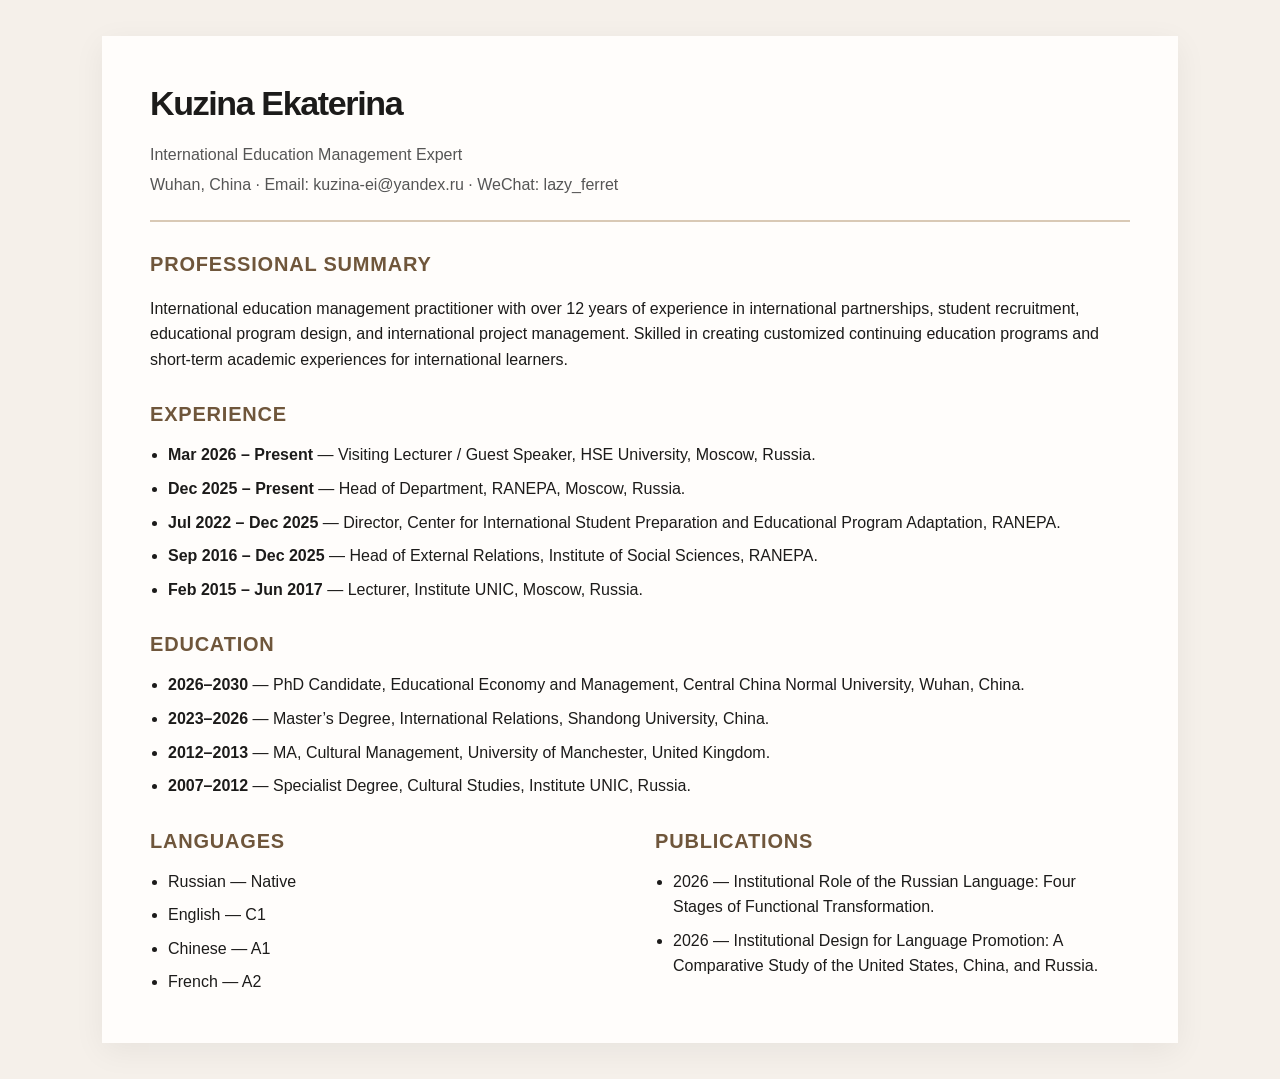
==== Kuzina_Ekaterina_CV.html @ a5772f61 "Create the personal CV website and resume download page for Kuzina Ekaterina." ====
<!DOCTYPE html>
<html lang="en">
  <head>
    <meta charset="UTF-8" />
    <meta name="viewport" content="width=device-width, initial-scale=1.0" />
    <title>Kuzina Ekaterina | CV</title>
    <style>
      body {
        margin: 0;
        font-family: Arial, sans-serif;
        background: #f5f0ea;
        color: #1c1b1a;
        line-height: 1.6;
      }
      .page {
        max-width: 980px;
        margin: 36px auto;
        background: #fffdfb;
        padding: 40px 48px;
        box-shadow: 0 8px 30px rgba(0,0,0,0.06);
      }
      h1 {
        margin: 0 0 12px;
        font-size: 34px;
        letter-spacing: -0.04em;
      }
      .header {
        border-bottom: 2px solid #d9c9b5;
        padding-bottom: 18px;
        margin-bottom: 24px;
      }
      .meta {
        color: #555;
        margin: 4px 0;
      }
      .section {
        margin-top: 26px;
      }
      h2 {
        margin: 0 0 12px;
        font-size: 20px;
        letter-spacing: 0.04em;
        text-transform: uppercase;
        color: #6f563b;
      }
      ul {
        margin: 0;
        padding-left: 18px;
      }
      li {
        margin-bottom: 8px;
      }
      .two-col {
        display: grid;
        grid-template-columns: 1fr 1fr;
        gap: 30px;
      }
      .small {
        font-size: 14px;
      }
      @media (max-width: 700px) {
        .page {
          padding: 28px 20px;
        }
        .two-col {
          grid-template-columns: 1fr;
        }
      }
    </style>
  </head>
  <body>
    <div class="page">
      <div class="header">
        <h1>Kuzina Ekaterina</h1>
        <p class="meta">International Education Management Expert</p>
        <p class="meta">Wuhan, China · Email: kuzina-ei@yandex.ru · WeChat: lazy_ferret</p>
      </div>

      <div class="section">
        <h2>Professional Summary</h2>
        <p>International education management practitioner with over 12 years of experience in international partnerships, student recruitment, educational program design, and international project management. Skilled in creating customized continuing education programs and short-term academic experiences for international learners.</p>
      </div>

      <div class="section">
        <h2>Experience</h2>
        <ul>
          <li><strong>Mar 2026 – Present</strong> — Visiting Lecturer / Guest Speaker, HSE University, Moscow, Russia.</li>
          <li><strong>Dec 2025 – Present</strong> — Head of Department, RANEPA, Moscow, Russia.</li>
          <li><strong>Jul 2022 – Dec 2025</strong> — Director, Center for International Student Preparation and Educational Program Adaptation, RANEPA.</li>
          <li><strong>Sep 2016 – Dec 2025</strong> — Head of External Relations, Institute of Social Sciences, RANEPA.</li>
          <li><strong>Feb 2015 – Jun 2017</strong> — Lecturer, Institute UNIC, Moscow, Russia.</li>
        </ul>
      </div>

      <div class="section">
        <h2>Education</h2>
        <ul>
          <li><strong>2026–2030</strong> — PhD Candidate, Educational Economy and Management, Central China Normal University, Wuhan, China.</li>
          <li><strong>2023–2026</strong> — Master’s Degree, International Relations, Shandong University, China.</li>
          <li><strong>2012–2013</strong> — MA, Cultural Management, University of Manchester, United Kingdom.</li>
          <li><strong>2007–2012</strong> — Specialist Degree, Cultural Studies, Institute UNIC, Russia.</li>
        </ul>
      </div>

      <div class="section two-col">
        <div>
          <h2>Languages</h2>
          <ul>
            <li>Russian — Native</li>
            <li>English — C1</li>
            <li>Chinese — A1</li>
            <li>French — A2</li>
          </ul>
        </div>
        <div>
          <h2>Publications</h2>
          <ul>
            <li>2026 — Institutional Role of the Russian Language: Four Stages of Functional Transformation.</li>
            <li>2026 — Institutional Design for Language Promotion: A Comparative Study of the United States, China, and Russia.</li>
          </ul>
        </div>
      </div>
    </div>
  </body>
</html>
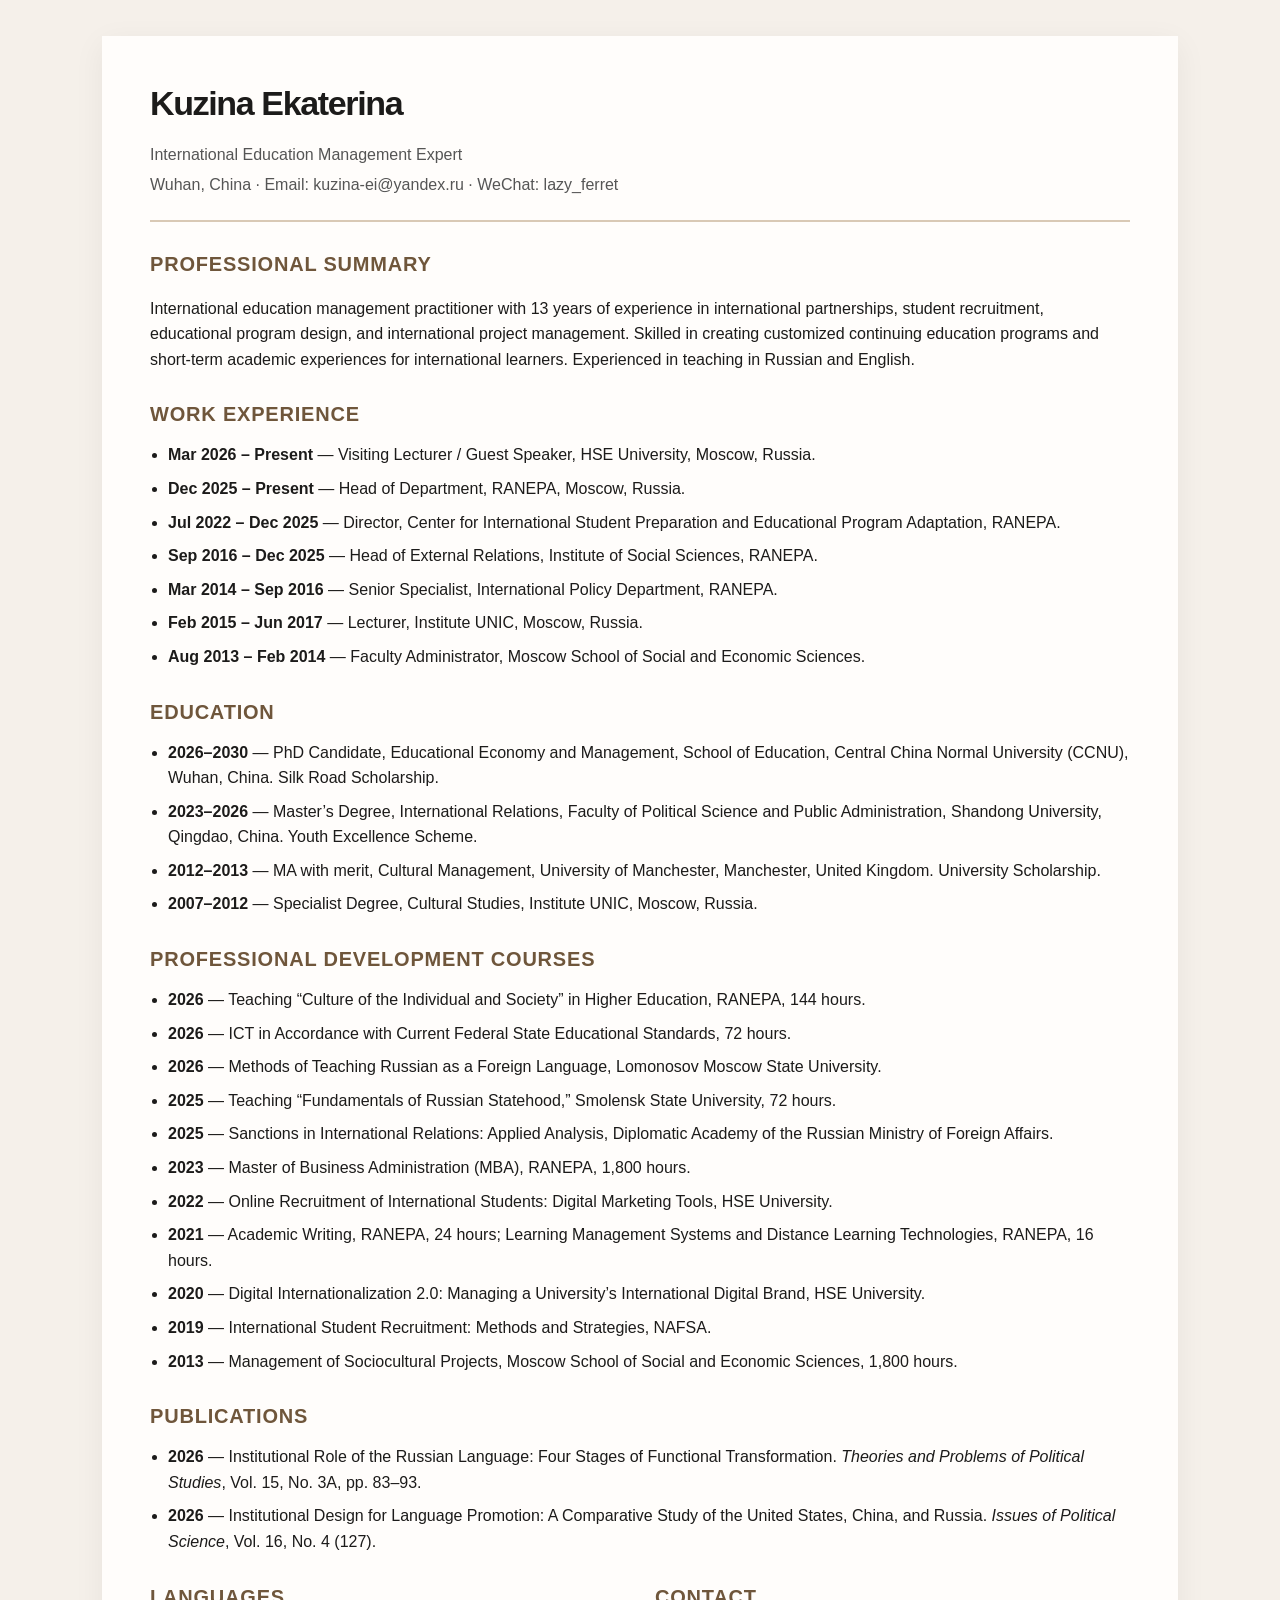
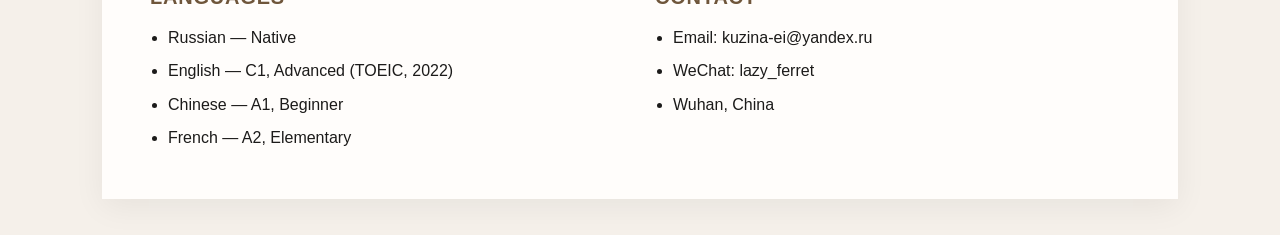
==== commit 9b009061: "Update education details in downloadable CV" ====
--- a/Kuzina_Ekaterina_CV.html
+++ b/Kuzina_Ekaterina_CV.html
@@ -5,67 +5,17 @@
     <meta name="viewport" content="width=device-width, initial-scale=1.0" />
     <title>Kuzina Ekaterina | CV</title>
     <style>
-      body {
-        margin: 0;
-        font-family: Arial, sans-serif;
-        background: #f5f0ea;
-        color: #1c1b1a;
-        line-height: 1.6;
-      }
-      .page {
-        max-width: 980px;
-        margin: 36px auto;
-        background: #fffdfb;
-        padding: 40px 48px;
-        box-shadow: 0 8px 30px rgba(0,0,0,0.06);
-      }
-      h1 {
-        margin: 0 0 12px;
-        font-size: 34px;
-        letter-spacing: -0.04em;
-      }
-      .header {
-        border-bottom: 2px solid #d9c9b5;
-        padding-bottom: 18px;
-        margin-bottom: 24px;
-      }
-      .meta {
-        color: #555;
-        margin: 4px 0;
-      }
-      .section {
-        margin-top: 26px;
-      }
-      h2 {
-        margin: 0 0 12px;
-        font-size: 20px;
-        letter-spacing: 0.04em;
-        text-transform: uppercase;
-        color: #6f563b;
-      }
-      ul {
-        margin: 0;
-        padding-left: 18px;
-      }
-      li {
-        margin-bottom: 8px;
-      }
-      .two-col {
-        display: grid;
-        grid-template-columns: 1fr 1fr;
-        gap: 30px;
-      }
-      .small {
-        font-size: 14px;
-      }
-      @media (max-width: 700px) {
-        .page {
-          padding: 28px 20px;
-        }
-        .two-col {
-          grid-template-columns: 1fr;
-        }
-      }
+      body { margin: 0; font-family: Arial, sans-serif; background: #f5f0ea; color: #1c1b1a; line-height: 1.6; }
+      .page { max-width: 980px; margin: 36px auto; background: #fffdfb; padding: 40px 48px; box-shadow: 0 8px 30px rgba(0,0,0,.06); }
+      h1 { margin: 0 0 12px; font-size: 34px; letter-spacing: -.04em; }
+      .header { border-bottom: 2px solid #d9c9b5; padding-bottom: 18px; margin-bottom: 24px; }
+      .meta { color: #555; margin: 4px 0; }
+      .section { margin-top: 26px; }
+      h2 { margin: 0 0 12px; font-size: 20px; letter-spacing: .04em; text-transform: uppercase; color: #6f563b; }
+      ul { margin: 0; padding-left: 18px; }
+      li { margin-bottom: 8px; }
+      .two-col { display: grid; grid-template-columns: 1fr 1fr; gap: 30px; }
+      @media (max-width: 700px) { .page { padding: 28px 20px; } .two-col { grid-template-columns: 1fr; } }
     </style>
   </head>
   <body>
@@ -75,50 +25,57 @@
         <p class="meta">International Education Management Expert</p>
         <p class="meta">Wuhan, China · Email: kuzina-ei@yandex.ru · WeChat: lazy_ferret</p>
       </div>
-
       <div class="section">
         <h2>Professional Summary</h2>
-        <p>International education management practitioner with over 12 years of experience in international partnerships, student recruitment, educational program design, and international project management. Skilled in creating customized continuing education programs and short-term academic experiences for international learners.</p>
+        <p>International education management practitioner with 13 years of experience in international partnerships, student recruitment, educational program design, and international project management. Skilled in creating customized continuing education programs and short-term academic experiences for international learners. Experienced in teaching in Russian and English.</p>
       </div>
-
       <div class="section">
-        <h2>Experience</h2>
+        <h2>Work Experience</h2>
         <ul>
           <li><strong>Mar 2026 – Present</strong> — Visiting Lecturer / Guest Speaker, HSE University, Moscow, Russia.</li>
           <li><strong>Dec 2025 – Present</strong> — Head of Department, RANEPA, Moscow, Russia.</li>
           <li><strong>Jul 2022 – Dec 2025</strong> — Director, Center for International Student Preparation and Educational Program Adaptation, RANEPA.</li>
           <li><strong>Sep 2016 – Dec 2025</strong> — Head of External Relations, Institute of Social Sciences, RANEPA.</li>
+          <li><strong>Mar 2014 – Sep 2016</strong> — Senior Specialist, International Policy Department, RANEPA.</li>
           <li><strong>Feb 2015 – Jun 2017</strong> — Lecturer, Institute UNIC, Moscow, Russia.</li>
+          <li><strong>Aug 2013 – Feb 2014</strong> — Faculty Administrator, Moscow School of Social and Economic Sciences.</li>
         </ul>
       </div>
-
       <div class="section">
         <h2>Education</h2>
         <ul>
-          <li><strong>2026–2030</strong> — PhD Candidate, Educational Economy and Management, Central China Normal University, Wuhan, China.</li>
-          <li><strong>2023–2026</strong> — Master’s Degree, International Relations, Shandong University, China.</li>
-          <li><strong>2012–2013</strong> — MA, Cultural Management, University of Manchester, United Kingdom.</li>
-          <li><strong>2007–2012</strong> — Specialist Degree, Cultural Studies, Institute UNIC, Russia.</li>
+          <li><strong>2026–2030</strong> — PhD Candidate, Educational Economy and Management, School of Education, Central China Normal University (CCNU), Wuhan, China. Silk Road Scholarship.</li>
+          <li><strong>2023–2026</strong> — Master’s Degree, International Relations, Faculty of Political Science and Public Administration, Shandong University, Qingdao, China. Youth Excellence Scheme.</li>
+          <li><strong>2012–2013</strong> — MA with merit, Cultural Management, University of Manchester, Manchester, United Kingdom. University Scholarship.</li>
+          <li><strong>2007–2012</strong> — Specialist Degree, Cultural Studies, Institute UNIC, Moscow, Russia.</li>
         </ul>
       </div>
-
+      <div class="section">
+        <h2>Professional Development Courses</h2>
+        <ul>
+          <li><strong>2026</strong> — Teaching “Culture of the Individual and Society” in Higher Education, RANEPA, 144 hours.</li>
+          <li><strong>2026</strong> — ICT in Accordance with Current Federal State Educational Standards, 72 hours.</li>
+          <li><strong>2026</strong> — Methods of Teaching Russian as a Foreign Language, Lomonosov Moscow State University.</li>
+          <li><strong>2025</strong> — Teaching “Fundamentals of Russian Statehood,” Smolensk State University, 72 hours.</li>
+          <li><strong>2025</strong> — Sanctions in International Relations: Applied Analysis, Diplomatic Academy of the Russian Ministry of Foreign Affairs.</li>
+          <li><strong>2023</strong> — Master of Business Administration (MBA), RANEPA, 1,800 hours.</li>
+          <li><strong>2022</strong> — Online Recruitment of International Students: Digital Marketing Tools, HSE University.</li>
+          <li><strong>2021</strong> — Academic Writing, RANEPA, 24 hours; Learning Management Systems and Distance Learning Technologies, RANEPA, 16 hours.</li>
+          <li><strong>2020</strong> — Digital Internationalization 2.0: Managing a University’s International Digital Brand, HSE University.</li>
+          <li><strong>2019</strong> — International Student Recruitment: Methods and Strategies, NAFSA.</li>
+          <li><strong>2013</strong> — Management of Sociocultural Projects, Moscow School of Social and Economic Sciences, 1,800 hours.</li>
+        </ul>
+      </div>
+      <div class="section">
+        <h2>Publications</h2>
+        <ul>
+          <li><strong>2026</strong> — Institutional Role of the Russian Language: Four Stages of Functional Transformation. <em>Theories and Problems of Political Studies</em>, Vol. 15, No. 3A, pp. 83–93.</li>
+          <li><strong>2026</strong> — Institutional Design for Language Promotion: A Comparative Study of the United States, China, and Russia. <em>Issues of Political Science</em>, Vol. 16, No. 4 (127).</li>
+        </ul>
+      </div>
       <div class="section two-col">
-        <div>
-          <h2>Languages</h2>
-          <ul>
-            <li>Russian — Native</li>
-            <li>English — C1</li>
-            <li>Chinese — A1</li>
-            <li>French — A2</li>
-          </ul>
-        </div>
-        <div>
-          <h2>Publications</h2>
-          <ul>
-            <li>2026 — Institutional Role of the Russian Language: Four Stages of Functional Transformation.</li>
-            <li>2026 — Institutional Design for Language Promotion: A Comparative Study of the United States, China, and Russia.</li>
-          </ul>
-        </div>
+        <div><h2>Languages</h2><ul><li>Russian — Native</li><li>English — C1, Advanced (TOEIC, 2022)</li><li>Chinese — A1, Beginner</li><li>French — A2, Elementary</li></ul></div>
+        <div><h2>Contact</h2><ul><li>Email: kuzina-ei@yandex.ru</li><li>WeChat: lazy_ferret</li><li>Wuhan, China</li></ul></div>
       </div>
     </div>
   </body>
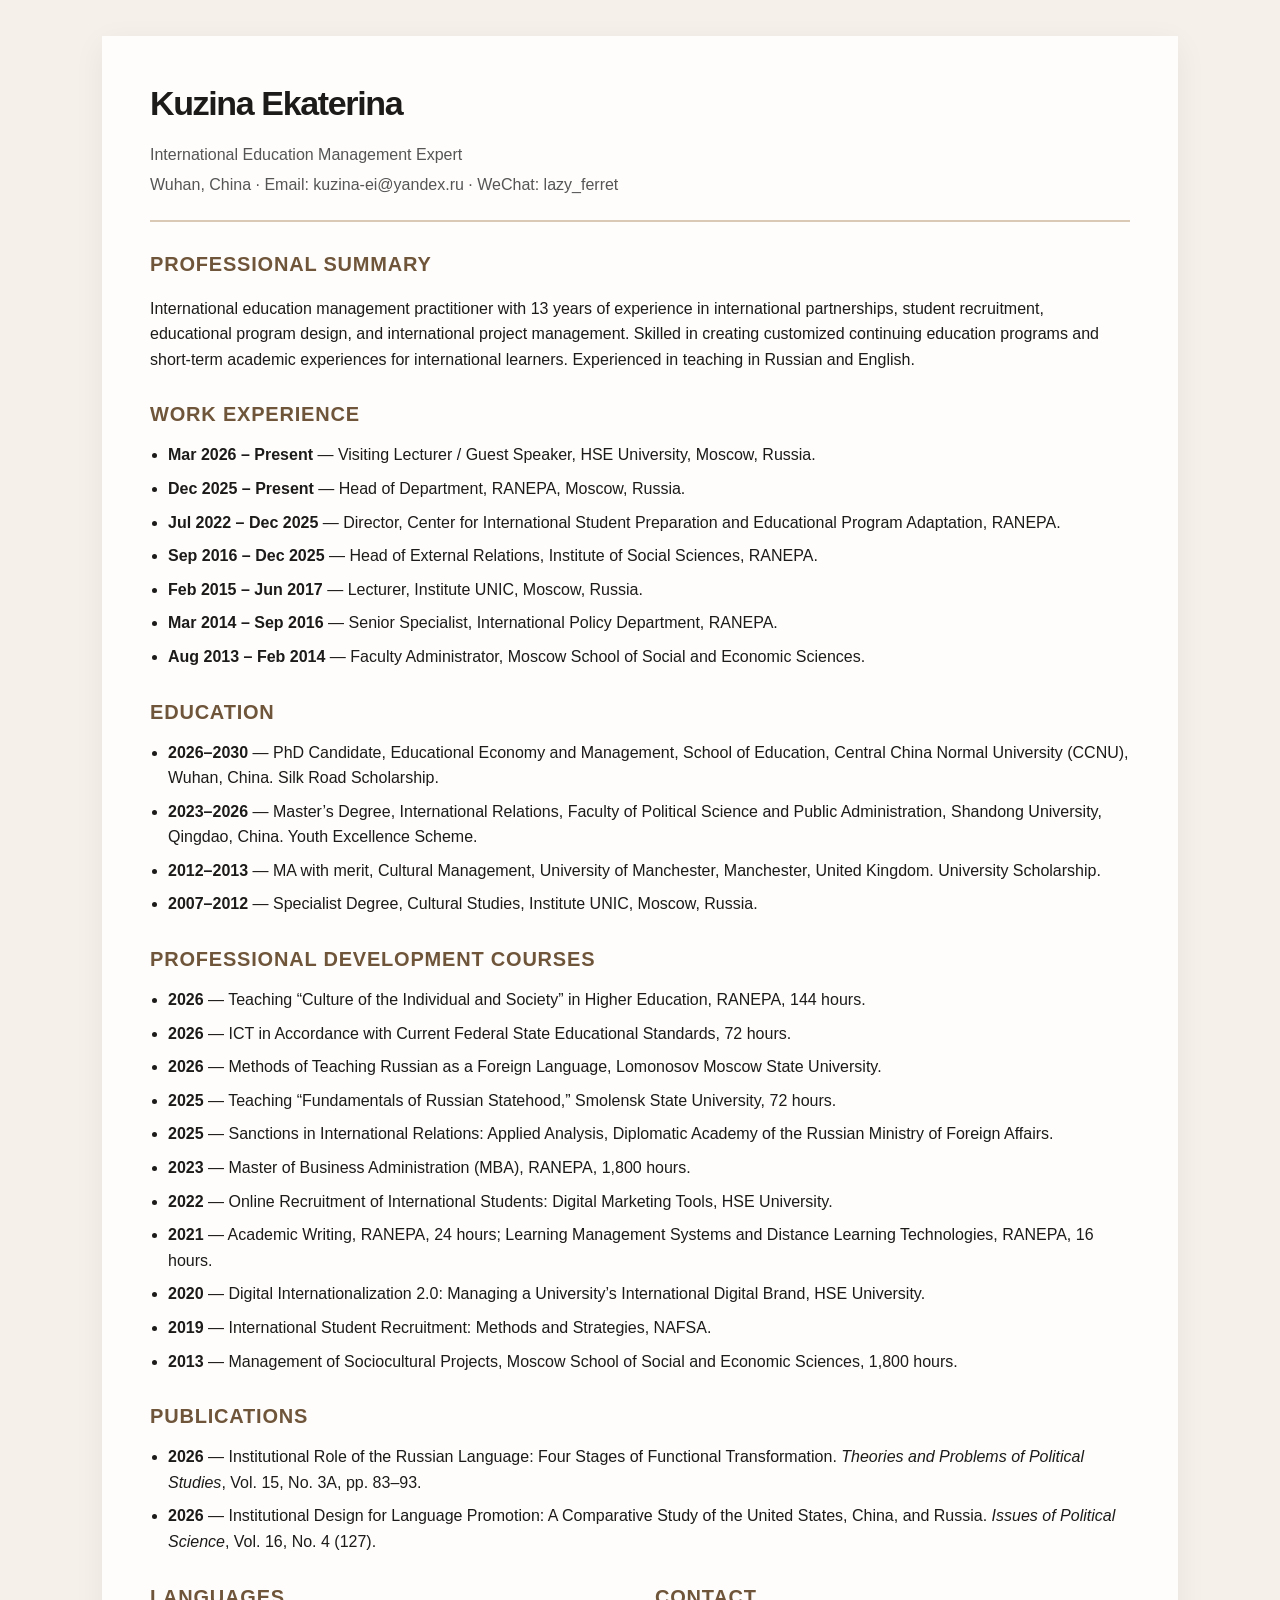
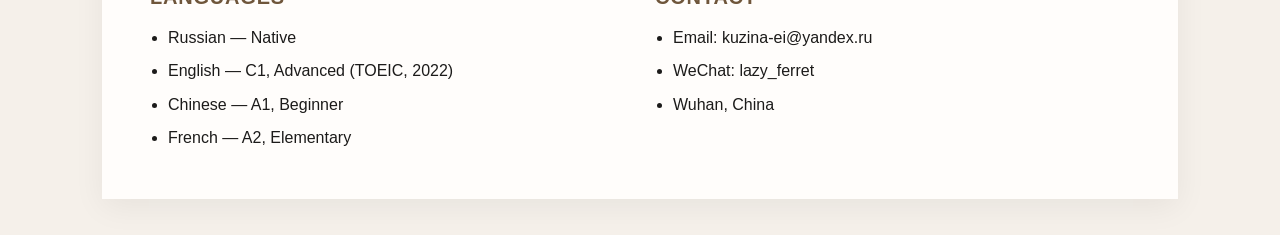
==== commit 8a9dd764: "Fix bilingual content leaks and education translations on CV website" ====
--- a/Kuzina_Ekaterina_CV.html
+++ b/Kuzina_Ekaterina_CV.html
@@ -36,8 +36,8 @@
           <li><strong>Dec 2025 – Present</strong> — Head of Department, RANEPA, Moscow, Russia.</li>
           <li><strong>Jul 2022 – Dec 2025</strong> — Director, Center for International Student Preparation and Educational Program Adaptation, RANEPA.</li>
           <li><strong>Sep 2016 – Dec 2025</strong> — Head of External Relations, Institute of Social Sciences, RANEPA.</li>
+          <li><strong>Feb 2015 – Jun 2017</strong> — Lecturer, Institute UNIC, Moscow, Russia.</li>
           <li><strong>Mar 2014 – Sep 2016</strong> — Senior Specialist, International Policy Department, RANEPA.</li>
-          <li><strong>Feb 2015 – Jun 2017</strong> — Lecturer, Institute UNIC, Moscow, Russia.</li>
           <li><strong>Aug 2013 – Feb 2014</strong> — Faculty Administrator, Moscow School of Social and Economic Sciences.</li>
         </ul>
       </div>
